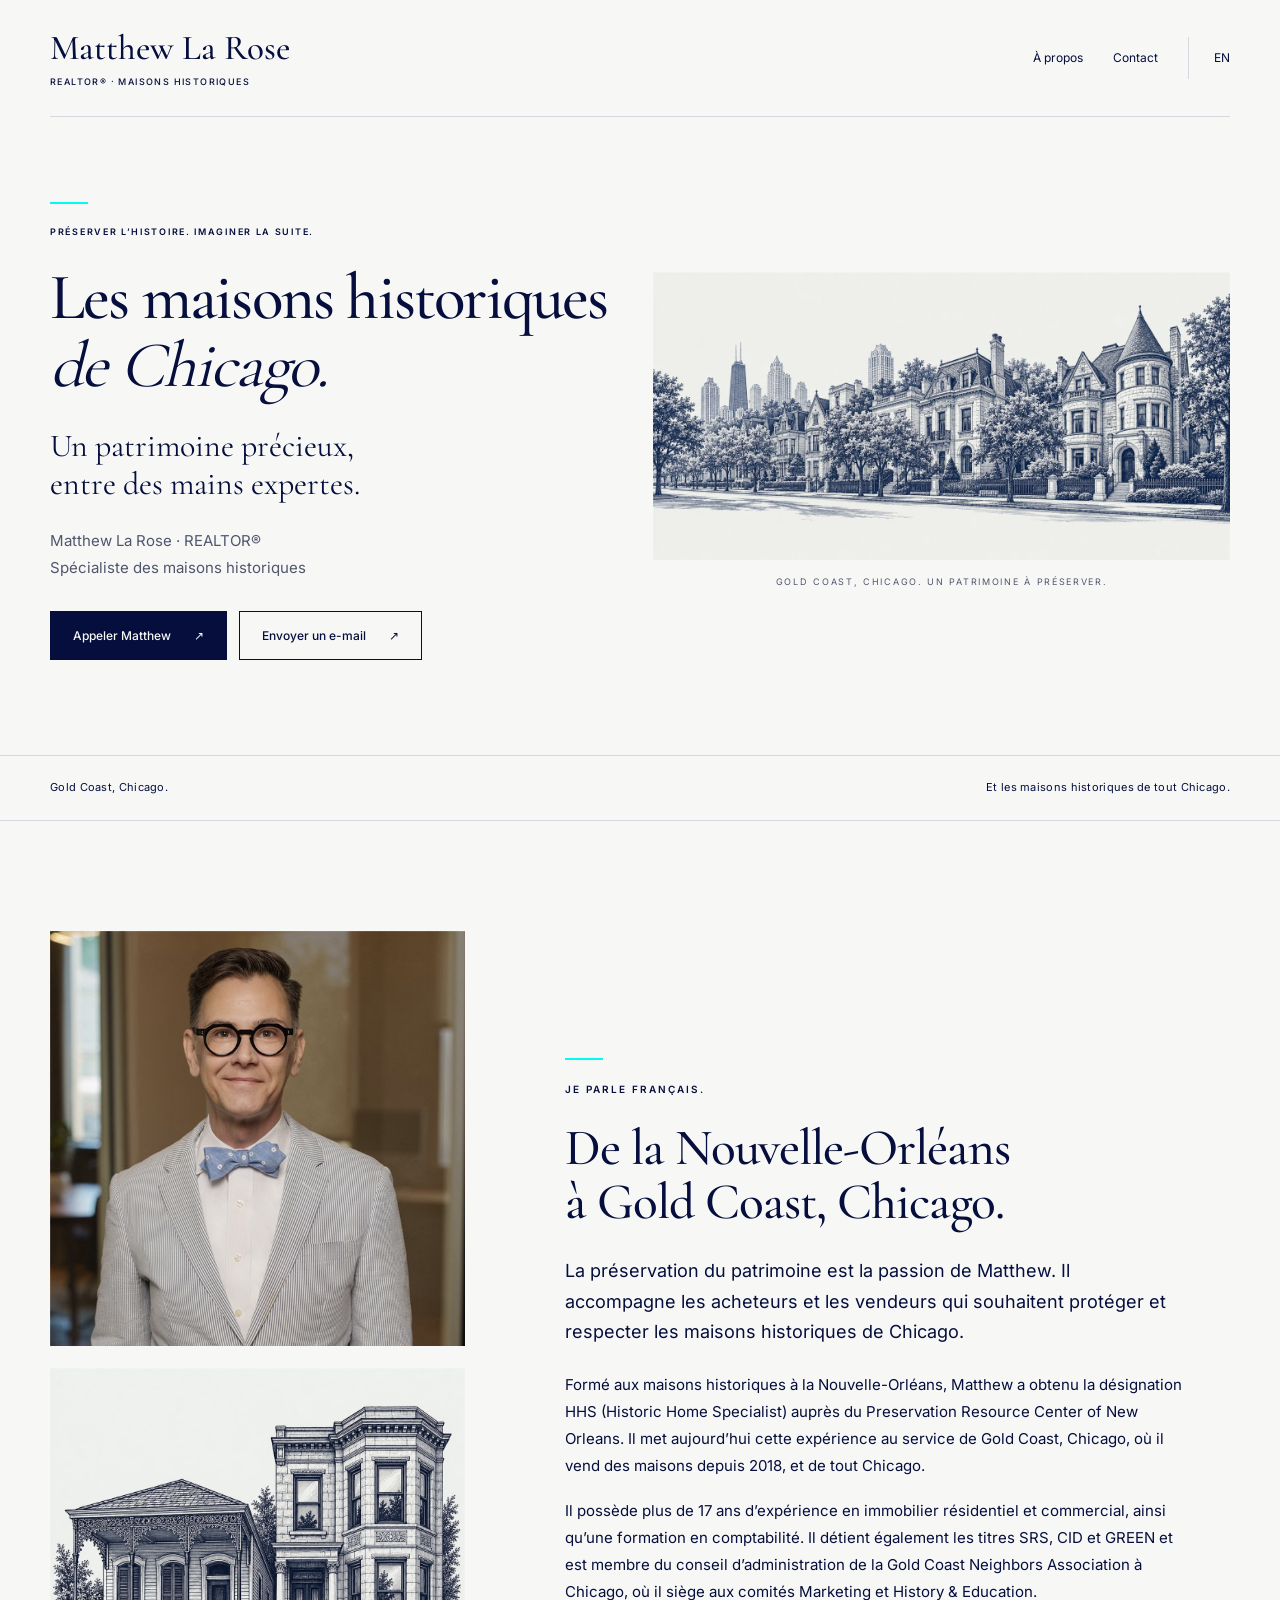
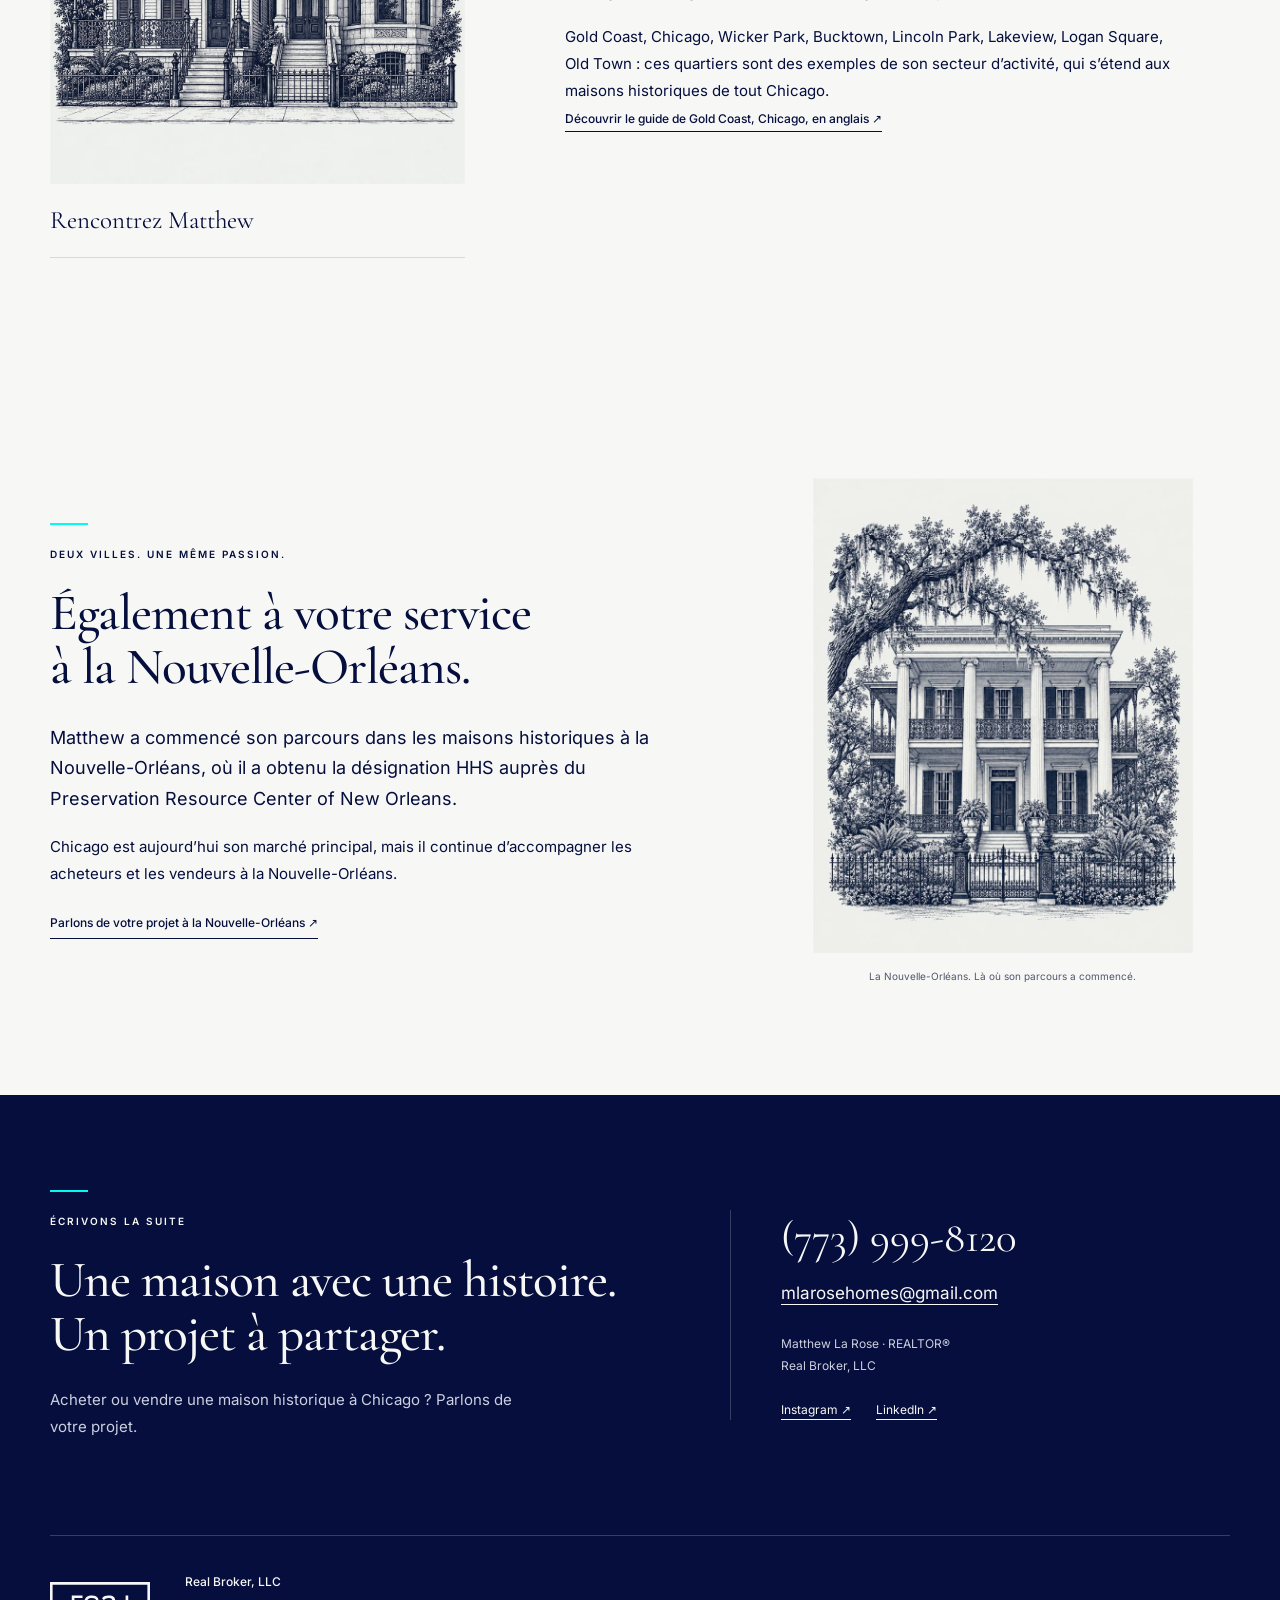
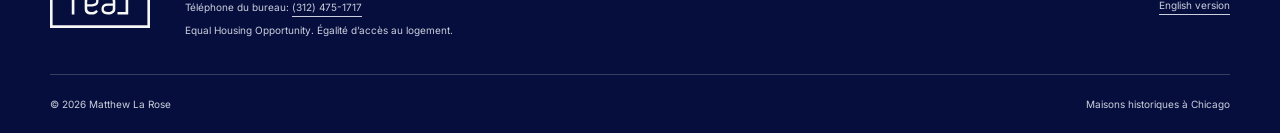
==== fr/index.html @ 9032c232 "Matthew La Rose: Gold Coast historic homes site and marketing kit (preview, noindex)" ====
<!doctype html><html lang="fr"><head><meta charset="utf-8"><!-- PREVIEW: remove at go-live after Matthew approves --><meta name="robots" content="noindex"><meta name="viewport" content="width=device-width, initial-scale=1"><title>Matthew La Rose | Maisons historiques à Chicago</title><meta name="description" content="Matthew La Rose, REALTOR® chez Real Broker, LLC, accompagne vos projets de maisons historiques à Chicago. Je parle français. Contactez-moi."><meta name="theme-color" content="#050E3D"><link rel="canonical" href="https://perksy91.github.io/matthew-la-rose/fr/"><link rel="alternate" hreflang="en" href="https://perksy91.github.io/matthew-la-rose/"><link rel="alternate" hreflang="fr" href="https://perksy91.github.io/matthew-la-rose/fr/"><link rel="alternate" hreflang="x-default" href="https://perksy91.github.io/matthew-la-rose/"><meta property="og:type" content="website"><meta property="og:site_name" content="Matthew La Rose"><meta property="og:title" content="Matthew La Rose | Maisons historiques à Chicago"><meta property="og:description" content="Matthew La Rose, REALTOR® chez Real Broker, LLC, accompagne vos projets de maisons historiques à Chicago. Je parle français. Contactez-moi."><meta property="og:url" content="https://perksy91.github.io/matthew-la-rose/fr/"><meta property="og:locale" content="fr_FR"><meta property="og:locale:alternate" content="en_US"><meta property="og:image" content="https://perksy91.github.io/matthew-la-rose/img/og.jpg"><meta property="og:image:width" content="1200"><meta property="og:image:height" content="630"><meta property="og:image:alt" content="Matthew La Rose — Chicago historic homes, with a pen-and-ink illustration of two historic houses"><meta name="twitter:card" content="summary_large_image"><meta name="twitter:title" content="Matthew La Rose | Maisons historiques à Chicago"><meta name="twitter:description" content="Matthew La Rose, REALTOR® chez Real Broker, LLC, accompagne vos projets de maisons historiques à Chicago. Je parle français. Contactez-moi."><meta name="twitter:image" content="https://perksy91.github.io/matthew-la-rose/img/og.jpg"><meta name="twitter:image:alt" content="Matthew La Rose — Chicago historic homes"><link rel="icon" type="image/svg+xml" href="../img/favicon.svg"><link rel="stylesheet" href="../styles.css"><link rel="preload" href="../img/cormorant-latin.woff2" as="font" type="font/woff2" crossorigin><script type="application/ld+json">{"@context":"https://schema.org","@type":"RealEstateAgent","@id":"https://perksy91.github.io/matthew-la-rose/#matthew","name":"Matthew La Rose","description":"REALTOR® · Historic Home Specialist serving Chicago (primary market) and New Orleans.","telephone":"+17739998120","email":"mlarosehomes@gmail.com","url":"https://perksy91.github.io/matthew-la-rose/","image":"https://perksy91.github.io/matthew-la-rose/img/matthew.jpg","areaServed":[{"@type":"Place","name":"Chicago"},{"@type":"Place","name":"Chicago's Gold Coast"},{"@type":"Place","name":"Wicker Park"},{"@type":"Place","name":"Bucktown"},{"@type":"Place","name":"Lincoln Park"},{"@type":"Place","name":"Lakeview"},{"@type":"Place","name":"Logan Square"},{"@type":"Place","name":"Old Town"},{"@type":"Place","name":"New Orleans"}],"knowsLanguage":["en","fr"],"memberOf":{"@type":"Organization","name":"Gold Coast Neighbors Association","location":{"@type":"Place","name":"Chicago"},"member":{"@type":"OrganizationRole","roleName":"Board member; Marketing committee; History & Education committee","member":{"@type":"Person","name":"Matthew La Rose"}}},"parentOrganization":{"@type":"Organization","name":"Real Broker, LLC","telephone":"+13124751717"},"sameAs":["https://onereal.com/profile/matthew-la-rose","https://instagram.com/mlarosehomes/","https://linkedin.com/in/matthew-w-la-rose-31241424"]}</script></head><body><a class="skip" href="#main">Aller au contenu</a><header class="site-header wrap"><a class="wordmark" href="../" aria-label="Matthew La Rose — accueil">Matthew La Rose<span>REALTOR® · Maisons historiques</span></a><nav aria-label="Navigation principale"><a href="#about">À propos</a><a href="#contact">Contact</a><a href="../" lang="en">EN</a></nav></header><main id="main"><section class="hero wrap"><div class="hero-copy"><p class="eyebrow">Préserver l’histoire. Imaginer la suite.</p><h1>Les maisons historiques<br><em>de Chicago.</em></h1><p class="tagline">Un patrimoine précieux,<br>entre des mains expertes.</p><p class="hero-description">Matthew La Rose · REALTOR®<br>Spécialiste des maisons historiques</p><div class="actions"><a class="button primary" href="tel:+17739998120">Appeler Matthew <span aria-hidden="true">↗</span></a><a class="button" href="mailto:mlarosehomes@gmail.com">Envoyer un e-mail <span aria-hidden="true">↗</span></a></div></div><figure class="hero-art"><img src="../img/goldcoast-wide.jpg" width="1400" height="700" fetchpriority="high" alt="Illustration de Gold Coast, Chicago, avec ses maisons historiques et la tour Hancock"><figcaption>Gold Coast, Chicago. Un patrimoine à préserver.</figcaption></figure></section><div class="area-band"><div class="wrap"><span>Gold Coast, Chicago.</span><span>Et les maisons historiques de tout Chicago.</span></div></div><section id="about" class="section wrap about-grid"><div class="portrait"><img src="../img/matthew.jpg" width="640" height="640" loading="lazy" alt="Portrait de Matthew La Rose"><img class="story-art" src="../img/historic-homes.jpg" width="1100" height="1100" loading="lazy" alt="Illustration reliant la Nouvelle-Orléans aux maisons historiques de Chicago"><span class="portrait-label">Rencontrez Matthew</span></div><div><p class="eyebrow">Je parle français.</p><h2>De la Nouvelle-Orléans<br>à Gold Coast, Chicago.</h2><p class="lead">La préservation du patrimoine est la passion de Matthew. Il accompagne les acheteurs et les vendeurs qui souhaitent protéger et respecter les maisons historiques de Chicago.</p><p>Formé aux maisons historiques à la Nouvelle-Orléans, Matthew a obtenu la désignation HHS (Historic Home Specialist) auprès du Preservation Resource Center of New Orleans. Il met aujourd’hui cette expérience au service de Gold Coast, Chicago, où il vend des maisons depuis 2018, et de tout Chicago.</p><p>Il possède plus de 17 ans d’expérience en immobilier résidentiel et commercial, ainsi qu’une formation en comptabilité. Il détient également les titres SRS, CID et GREEN et est membre du conseil d’administration de la Gold Coast Neighbors Association à Chicago, où il siège aux comités Marketing et History &amp; Education.</p><p>Gold Coast, Chicago, Wicker Park, Bucktown, Lincoln Park, Lakeview, Logan Square, Old Town : ces quartiers sont des exemples de son secteur d’activité, qui s’étend aux maisons historiques de tout Chicago.</p><a class="text-link" href="../#guide">Découvrir le guide de Gold Coast, Chicago, en anglais ↗</a></div></section><section id="new-orleans" class="section wrap nola-grid"><div><p class="eyebrow">Deux villes. Une même passion.</p><h2>Également à votre service<br>à la Nouvelle-Orléans.</h2><p class="lead">Matthew a commencé son parcours dans les maisons historiques à la Nouvelle-Orléans, où il a obtenu la désignation HHS auprès du Preservation Resource Center of New Orleans.</p><p>Chicago est aujourd’hui son marché principal, mais il continue d’accompagner les acheteurs et les vendeurs à la Nouvelle-Orléans.</p><a class="text-link" href="mailto:mlarosehomes@gmail.com?subject=New%20Orleans%20home">Parlons de votre projet à la Nouvelle-Orléans ↗</a></div><figure><img src="../img/nola-gardendistrict.jpg" width="800" height="1000" loading="lazy" alt="Illustration d’une maison historique du Garden District à la Nouvelle-Orléans"><figcaption>La Nouvelle-Orléans. Là où son parcours a commencé.</figcaption></figure></section><section id="contact" class="contact"><div class="wrap contact-grid"><div><p class="eyebrow">Écrivons la suite</p><h2>Une maison avec une histoire.<br>Un projet à partager.</h2><p>Acheter ou vendre une maison historique à Chicago ? Parlons de votre projet.</p></div><div class="contact-links"><a class="phone" href="tel:+17739998120">(773) 999-8120</a><a class="email" href="mailto:mlarosehomes@gmail.com">mlarosehomes@gmail.com</a><p>Matthew La Rose · REALTOR®<br>Real Broker, LLC</p><div class="social"><a href="https://instagram.com/mlarosehomes/">Instagram <span aria-hidden="true">↗</span></a><a href="https://linkedin.com/in/matthew-w-la-rose-31241424">LinkedIn <span aria-hidden="true">↗</span></a></div></div></div></section></main><footer class="footer"><div class="wrap footer-main"><img src="../img/logo-real.svg" width="130" height="60" loading="lazy" alt="Real"><div><strong>Real Broker, LLC</strong><p>Téléphone du bureau: <a href="tel:+13124751717">(312) 475-1717</a></p><p>Equal Housing Opportunity. Égalité d’accès au logement.</p></div><a class="language" href="../" lang="en">English version</a></div><div class="wrap footer-bottom"><span>© 2026 Matthew La Rose</span><span>Maisons historiques à Chicago</span></div></footer></body></html>
---- styles.css ----
@font-face{font-family:'Cormorant Garamond';font-style:normal;font-weight:400 600;font-display:swap;src:url('img/cormorant-latin.woff2') format('woff2')}
@font-face{font-family:Inter;font-style:normal;font-weight:400 600;font-display:swap;src:url('img/inter-latin.woff2') format('woff2')}
:root{--navy:#050E3D;--paper:#F7F8F6;--cyan:#00FBF0;--muted:#50566d;--line:#d6d9df;--serif:'Cormorant Garamond',Georgia,serif;--sans:Inter,Arial,sans-serif}
.hero>*,.about-grid>*,.expertise .section>*,.guide>*,.faq>*,.contact-grid>*,.neighborhood-grid>*{min-width:0}
*{box-sizing:border-box}html{scroll-behavior:smooth;scroll-padding-top:30px}body{margin:0;background:var(--paper);color:var(--navy);font:400 15px/1.8 var(--sans);-webkit-font-smoothing:antialiased}a{color:inherit;text-underline-offset:5px}a:hover{text-decoration-thickness:2px}img{display:block;max-width:100%;height:auto}h1,h2,h3,p,figure{margin:0}h1,h2,h3{font-family:var(--serif);font-weight:500;line-height:1.05}h1{font-size:clamp(48px,5.1vw,76px);letter-spacing:-1.8px}h1 em{font-weight:400}h2{font-size:clamp(40px,4vw,58px);letter-spacing:-1px}h3{font-size:30px}p+p{margin-top:18px}.wrap{width:min(1240px,calc(100% - 100px));margin-inline:auto}.section{padding-block:110px}.eyebrow{text-transform:uppercase;letter-spacing:2px;font-size:10px;line-height:1.8;font-weight:600;margin-bottom:24px}.eyebrow:before{content:'';display:block;width:38px;height:2px;background:var(--cyan);margin-bottom:20px}.lead{font-size:18px;line-height:1.7}.skip{position:absolute;left:20px;top:-100px;padding:10px 20px;background:var(--navy);color:white;z-index:10}.skip:focus{top:15px}:focus-visible{outline:3px solid #00867f;outline-offset:5px}.sr-only{position:absolute;width:1px;height:1px;padding:0;margin:-1px;overflow:hidden;clip:rect(0,0,0,0);white-space:nowrap;border:0}
.site-header{display:flex;justify-content:space-between;align-items:center;padding-block:28px;border-bottom:1px solid var(--line);gap:30px}.wordmark{font-family:var(--serif);font-size:35px;font-weight:500;line-height:1.15;text-decoration:none;white-space:nowrap}.wordmark span{display:block;font-family:var(--sans);font-size:9px;letter-spacing:1.4px;text-transform:uppercase;margin-top:9px}.site-header nav{display:flex;gap:30px;align-items:center}.site-header nav a{font-size:12px;text-decoration:none;padding-block:10px}.site-header nav a:last-child{border-left:1px solid var(--line);padding-left:25px}.hero{display:grid;grid-template-columns:1.02fr 1fr;align-items:center;gap:15px;padding-block:70px 80px}.hero-copy{padding-block:15px}.hero .eyebrow{font-size:9px;letter-spacing:1.7px}.tagline{font-family:var(--serif);font-size:32px;line-height:1.2;margin-top:26px}.hero-description{color:var(--muted);margin-top:23px}.actions{display:flex;flex-wrap:wrap;gap:12px;margin-top:30px}.button{display:inline-flex;align-items:center;justify-content:space-between;gap:23px;text-decoration:none;border:1px solid var(--navy);padding:13px 22px;font-size:12px;font-weight:500;min-height:48px}.button.primary{background:var(--navy);color:var(--paper)}.button:hover{background:#e6e9ec}.button.primary:hover{background:#172354}.exclusive{font-size:11px;margin-top:24px;line-height:1.6}.hero-art img{mix-blend-mode:multiply}.hero-art figcaption{text-align:center;font-size:9px;letter-spacing:1.7px;text-transform:uppercase;color:var(--muted);margin-top:-14px}.area-band{border-block:1px solid var(--line)}.area-band .wrap{display:flex;justify-content:space-between;gap:20px;padding-block:22px;font-size:11px;letter-spacing:.3px}.area-band a{color:var(--muted);text-decoration:none}.about-grid{display:grid;grid-template-columns:.75fr 1.2fr;gap:100px;align-items:center}.portrait{position:relative;align-self:start}.portrait img{width:100%;filter:saturate(.7)}.portrait-label{display:block;font-family:var(--serif);font-size:25px;border-bottom:1px solid var(--line);padding-block:14px}.about-grid h2{margin-bottom:27px}.about-grid p:not(.eyebrow){max-width:620px}.about-grid .lead+p{margin-top:23px}.credentials{list-style:none;display:flex;gap:9px;flex-wrap:wrap;margin:25px 0;padding:0}.credentials li{font-size:10px;border:1px solid var(--line);padding:5px 10px}.text-link{font-size:12px;font-weight:500;text-decoration:none;border-bottom:1px solid var(--navy);padding-bottom:5px}.expertise{background:var(--navy);color:var(--paper)}.expertise .section{display:grid;grid-template-columns:1fr 1.15fr;gap:100px}.section-intro p:last-child{margin-top:30px;color:#ccd0de;max-width:380px}.service-list{margin:0;padding:0;list-style:none}.service-list li{display:flex;gap:25px;padding:25px 0;border-bottom:1px solid #354060}.service-list li:first-child{padding-top:0}.service-list h3{font-size:29px}.service-list p{font-size:13px;line-height:1.8;color:#ccd0de;margin-top:10px}.number{font-family:var(--serif);font-size:23px;color:#747c94;line-height:1.3}.expertise .number{color:#aab2ce}.guide{display:grid;grid-template-columns:1fr 1.15fr;gap:100px}.guide-heading .lead{max-width:375px;margin-top:28px}.guide-body h3{margin-bottom:16px}.guide-body p+h3{margin-top:34px}.source{font-size:10px;color:var(--muted);white-space:normal}.guide-note{border-left:2px solid var(--cyan);padding:2px 0 2px 25px;margin-top:40px}.guide-note h3{font-size:27px}.guide-note p{margin-bottom:20px}.neighborhoods{background:#eef0ee}.section-subtitle{max-width:660px;margin-top:25px;color:var(--muted)}.neighborhood-grid{display:grid;grid-template-columns:repeat(3,1fr);gap:0 50px;margin-top:45px}.neighborhood-grid article{border-top:1px solid #c9ced2;padding-block:25px 32px}.neighborhood-grid .number{font-size:18px}.neighborhood-grid h3{margin-top:15px}.neighborhood-grid p{font-size:13px;line-height:1.8;margin-top:15px;min-height:72px}.neighborhood-grid .source{display:inline-block;margin-top:12px}.neighborhood-cta{font-family:var(--serif);font-size:28px;line-height:1.4;margin-top:24px}.neighborhood-cta a{white-space:nowrap}.faq{display:grid;grid-template-columns:.85fr 1.3fr;gap:80px}.faq>div>p:last-child{margin-top:25px;max-width:350px;color:var(--muted)}.faq-list{border-top:1px solid var(--line)}details{border-bottom:1px solid var(--line)}summary{position:relative;cursor:pointer;padding:23px 35px 23px 0;list-style:none;font-family:var(--serif);font-size:25px;line-height:1.2}summary::-webkit-details-marker{display:none}summary:after{content:'+';position:absolute;right:0;top:20px;font-family:var(--sans);font-weight:400;font-size:20px}details[open] summary:after{content:'−'}details p{padding-bottom:25px;color:var(--muted);font-size:13px}.contact{background:var(--navy);color:var(--paper);padding-block:95px}.contact-grid{display:grid;grid-template-columns:1.2fr 1fr;gap:80px;align-items:center}.contact h2{font-size:clamp(40px,4vw,57px)}.contact-grid>div>p:last-child{max-width:475px;color:#ccd0de;margin-top:25px}.contact-links{padding-left:50px;border-left:1px solid #354060}.contact-links .phone{font-family:var(--serif);font-size:43px;text-decoration:none;line-height:1.3}.email{display:block;font-size:17px;margin-top:12px;overflow-wrap:anywhere}.contact-links p{font-size:12px;color:#ccd0de;margin-top:25px}.social{display:flex;gap:25px;margin-top:22px;font-size:12px}.footer{background:var(--navy);color:#ccd0de;font-size:10px}.footer-main{display:flex;align-items:center;gap:35px;border-top:1px solid #354060;padding-block:35px}.footer-main strong{color:var(--paper);font-size:12px;font-weight:500}.footer-main p{margin:5px 0 0}.footer-main img{width:100px;height:auto}.language{margin-left:auto}.footer-bottom{border-top:1px solid #354060;display:flex;justify-content:space-between;padding-block:20px}.footer :focus-visible,.expertise :focus-visible,.contact :focus-visible{outline-color:var(--cyan)}
@media(min-width:1600px){.hero{padding-block:100px}.hero-art{max-width:600px}}@media(max-width:1050px){.wrap{width:calc(100% - 64px)}.about-grid,.expertise .section,.guide{gap:50px}.contact-grid{gap:30px}.contact-links{padding-left:30px}.contact-links .phone{font-size:36px}.faq{gap:40px}.neighborhood-grid{gap:0 25px}.hero h1{font-size:58px}.site-header nav{gap:20px}}@media(max-width:760px){.wrap{width:calc(100% - 40px)}.section{padding-block:65px}.site-header{padding-block:22px;gap:20px;align-items:flex-start;flex-direction:column}.wordmark{font-size:31px}.wordmark span{font-size:8px;letter-spacing:1.1px}.site-header nav{width:100%;justify-content:space-between;gap:10px}.site-header nav a{font-size:11px;padding-block:3px}.site-header nav a:last-child{padding-left:15px}.hero{grid-template-columns:1fr;gap:25px;padding-block:38px 35px}.hero h1{font-size:51px;letter-spacing:-1.5px}.hero .eyebrow{font-size:8px;letter-spacing:1.25px;margin-bottom:22px}.hero-copy{padding:0}.tagline{font-size:30px;margin-top:23px}.hero-description{font-size:13px;margin-top:18px}.actions{gap:10px;margin-top:25px}.button{padding:13px 17px;font-size:11px;gap:15px}.exclusive{font-size:10px;max-width:300px;margin-top:20px}.hero-art{max-width:500px;margin-inline:auto}.hero-art figcaption{font-size:8px;letter-spacing:1px;margin-top:-5px}.area-band .wrap{flex-wrap:wrap;justify-content:flex-start;gap:6px 10px;padding-block:20px;font-size:10px}.area-band a{display:block;flex-basis:100%;margin-top:5px}.about-grid,.expertise .section,.guide,.faq,.contact-grid{grid-template-columns:1fr;gap:40px}.portrait{max-width:350px}.about-grid h2{font-size:43px}.about-grid .lead{font-size:17px}.about-grid p{font-size:14px}.eyebrow{font-size:9px;margin-bottom:20px}.expertise h2,.guide h2{font-size:44px}.section-intro p:last-child{max-width:none;margin-top:23px;font-size:14px}.service-list li{gap:20px;padding-block:22px}.service-list h3{font-size:28px}.guide-heading .lead{font-size:17px;max-width:none}.guide-body p{font-size:14px}.guide-note{padding-left:20px}.neighborhood-grid{grid-template-columns:1fr 1fr;gap:0 20px;margin-top:30px}.neighborhood-grid h3{font-size:27px}.neighborhood-grid p{font-size:12px;min-height:0}.neighborhood-grid .source{font-size:9px}.neighborhood-cta{font-size:26px}.faq{gap:30px}.faq>div>p:last-child{margin-top:20px}.faq h2{font-size:42px}summary{font-size:24px;padding-block:22px}.contact{padding-block:65px}.contact-links{padding:30px 0 0;border-left:0;border-top:1px solid #354060}.contact-links .phone{font-size:40px}.email{font-size:16px}.footer-main{flex-wrap:wrap;gap:25px}.footer-main img{width:85px}.language{flex-basis:100%;margin:0}.footer-bottom{font-size:9px;gap:25px}.footer-bottom span:last-child{text-align:right}}@media(max-width:360px){.hero h1{font-size:44px}.neighborhood-grid{grid-template-columns:1fr}.wordmark span{font-size:7px}.button{padding-inline:12px}}@media(prefers-reduced-motion:reduce){html{scroll-behavior:auto}}

/* Round 1: prominent credential, Chicago streetscape and second market. */
.exclusive{display:inline-block;font-size:14px;font-weight:600;line-height:1.6;border-left:3px solid var(--cyan);padding:10px 14px;background:#eef0ee;margin-top:24px}.hero-art figcaption{margin-top:14px}.story-art{margin-top:22px;mix-blend-mode:multiply}.nola-grid{display:grid;grid-template-columns:1.1fr .8fr;gap:100px;align-items:center}.nola-grid h2{margin-bottom:28px}.nola-grid .text-link{display:inline-block;margin-top:25px}.nola-grid figure{max-width:380px;justify-self:center}.nola-grid img{mix-blend-mode:multiply}.nola-grid figcaption{font-size:10px;text-align:center;color:var(--muted);margin-top:14px}.nola-grid>div{min-width:0}@media(max-width:1050px){.nola-grid{gap:50px}}@media(max-width:760px){.exclusive{font-size:13px;max-width:none;margin-top:22px}.hero-art figcaption{margin-top:12px}.nola-grid{grid-template-columns:1fr;gap:35px}.nola-grid h2{font-size:43px}.nola-grid .lead{font-size:17px}.nola-grid figure{max-width:300px}.story-art{max-width:300px;margin-inline:auto}}
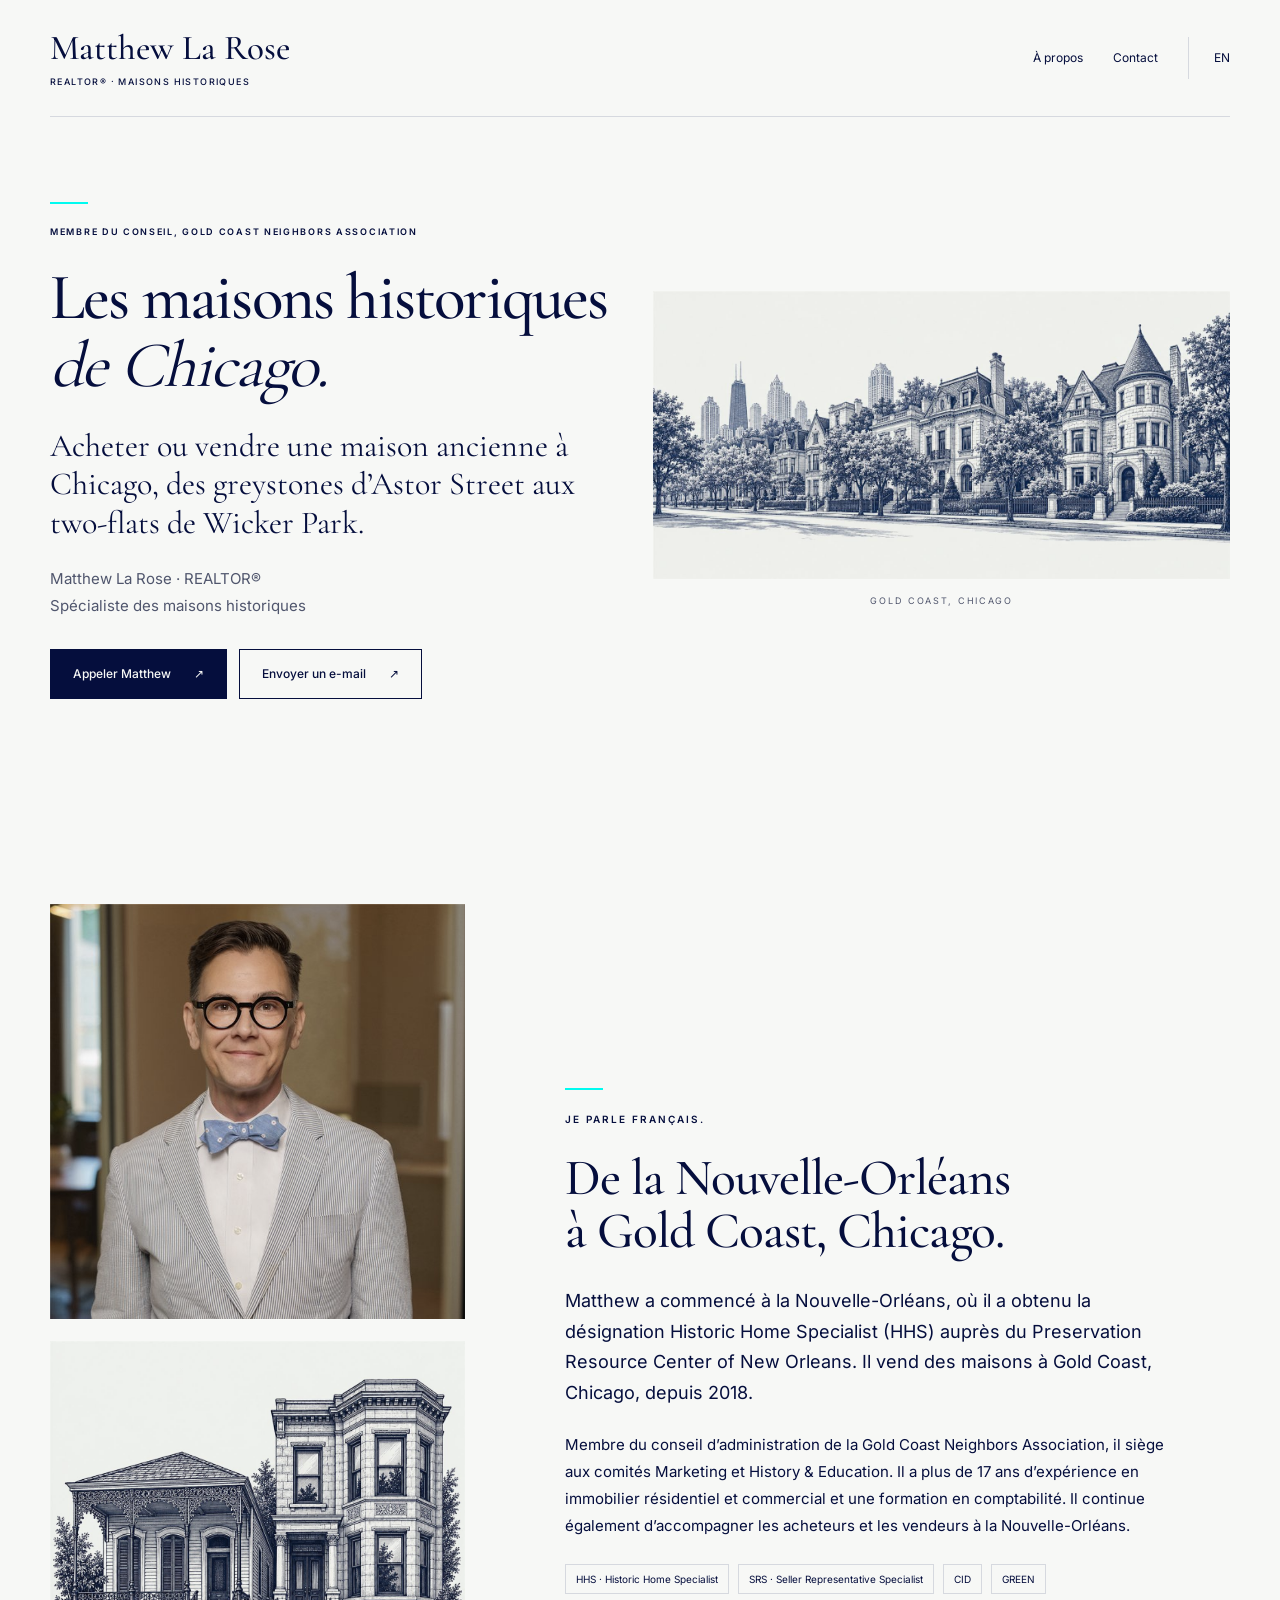
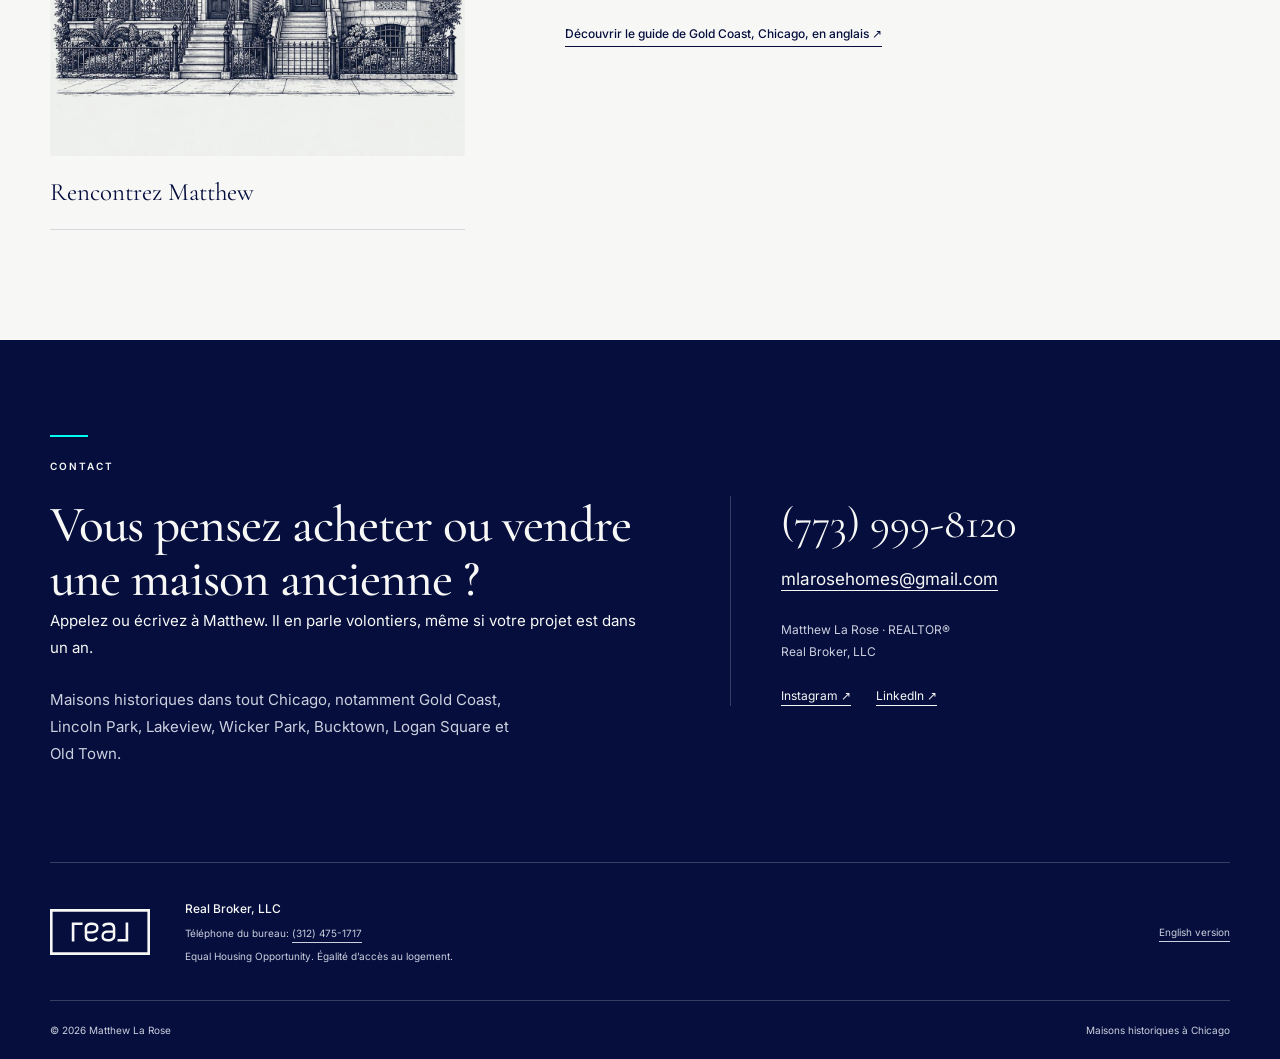
==== commit 08cce9eb: "Shorter landing page, plainer copy, kit reframed as a landing page for his site" ====
--- a/fr/index.html
+++ b/fr/index.html
@@ -1 +1 @@
-<!doctype html><html lang="fr"><head><meta charset="utf-8"><!-- PREVIEW: remove at go-live after Matthew approves --><meta name="robots" content="noindex"><meta name="viewport" content="width=device-width, initial-scale=1"><title>Matthew La Rose | Maisons historiques à Chicago</title><meta name="description" content="Matthew La Rose, REALTOR® chez Real Broker, LLC, accompagne vos projets de maisons historiques à Chicago. Je parle français. Contactez-moi."><meta name="theme-color" content="#050E3D"><link rel="canonical" href="https://perksy91.github.io/matthew-la-rose/fr/"><link rel="alternate" hreflang="en" href="https://perksy91.github.io/matthew-la-rose/"><link rel="alternate" hreflang="fr" href="https://perksy91.github.io/matthew-la-rose/fr/"><link rel="alternate" hreflang="x-default" href="https://perksy91.github.io/matthew-la-rose/"><meta property="og:type" content="website"><meta property="og:site_name" content="Matthew La Rose"><meta property="og:title" content="Matthew La Rose | Maisons historiques à Chicago"><meta property="og:description" content="Matthew La Rose, REALTOR® chez Real Broker, LLC, accompagne vos projets de maisons historiques à Chicago. Je parle français. Contactez-moi."><meta property="og:url" content="https://perksy91.github.io/matthew-la-rose/fr/"><meta property="og:locale" content="fr_FR"><meta property="og:locale:alternate" content="en_US"><meta property="og:image" content="https://perksy91.github.io/matthew-la-rose/img/og.jpg"><meta property="og:image:width" content="1200"><meta property="og:image:height" content="630"><meta property="og:image:alt" content="Matthew La Rose — Chicago historic homes, with a pen-and-ink illustration of two historic houses"><meta name="twitter:card" content="summary_large_image"><meta name="twitter:title" content="Matthew La Rose | Maisons historiques à Chicago"><meta name="twitter:description" content="Matthew La Rose, REALTOR® chez Real Broker, LLC, accompagne vos projets de maisons historiques à Chicago. Je parle français. Contactez-moi."><meta name="twitter:image" content="https://perksy91.github.io/matthew-la-rose/img/og.jpg"><meta name="twitter:image:alt" content="Matthew La Rose — Chicago historic homes"><link rel="icon" type="image/svg+xml" href="../img/favicon.svg"><link rel="stylesheet" href="../styles.css"><link rel="preload" href="../img/cormorant-latin.woff2" as="font" type="font/woff2" crossorigin><script type="application/ld+json">{"@context":"https://schema.org","@type":"RealEstateAgent","@id":"https://perksy91.github.io/matthew-la-rose/#matthew","name":"Matthew La Rose","description":"REALTOR® · Historic Home Specialist serving Chicago (primary market) and New Orleans.","telephone":"+17739998120","email":"mlarosehomes@gmail.com","url":"https://perksy91.github.io/matthew-la-rose/","image":"https://perksy91.github.io/matthew-la-rose/img/matthew.jpg","areaServed":[{"@type":"Place","name":"Chicago"},{"@type":"Place","name":"Chicago's Gold Coast"},{"@type":"Place","name":"Wicker Park"},{"@type":"Place","name":"Bucktown"},{"@type":"Place","name":"Lincoln Park"},{"@type":"Place","name":"Lakeview"},{"@type":"Place","name":"Logan Square"},{"@type":"Place","name":"Old Town"},{"@type":"Place","name":"New Orleans"}],"knowsLanguage":["en","fr"],"memberOf":{"@type":"Organization","name":"Gold Coast Neighbors Association","location":{"@type":"Place","name":"Chicago"},"member":{"@type":"OrganizationRole","roleName":"Board member; Marketing committee; History & Education committee","member":{"@type":"Person","name":"Matthew La Rose"}}},"parentOrganization":{"@type":"Organization","name":"Real Broker, LLC","telephone":"+13124751717"},"sameAs":["https://onereal.com/profile/matthew-la-rose","https://instagram.com/mlarosehomes/","https://linkedin.com/in/matthew-w-la-rose-31241424"]}</script></head><body><a class="skip" href="#main">Aller au contenu</a><header class="site-header wrap"><a class="wordmark" href="../" aria-label="Matthew La Rose — accueil">Matthew La Rose<span>REALTOR® · Maisons historiques</span></a><nav aria-label="Navigation principale"><a href="#about">À propos</a><a href="#contact">Contact</a><a href="../" lang="en">EN</a></nav></header><main id="main"><section class="hero wrap"><div class="hero-copy"><p class="eyebrow">Préserver l’histoire. Imaginer la suite.</p><h1>Les maisons historiques<br><em>de Chicago.</em></h1><p class="tagline">Un patrimoine précieux,<br>entre des mains expertes.</p><p class="hero-description">Matthew La Rose · REALTOR®<br>Spécialiste des maisons historiques</p><div class="actions"><a class="button primary" href="tel:+17739998120">Appeler Matthew <span aria-hidden="true">↗</span></a><a class="button" href="mailto:mlarosehomes@gmail.com">Envoyer un e-mail <span aria-hidden="true">↗</span></a></div></div><figure class="hero-art"><img src="../img/goldcoast-wide.jpg" width="1400" height="700" fetchpriority="high" alt="Illustration de Gold Coast, Chicago, avec ses maisons historiques et la tour Hancock"><figcaption>Gold Coast, Chicago. Un patrimoine à préserver.</figcaption></figure></section><div class="area-band"><div class="wrap"><span>Gold Coast, Chicago.</span><span>Et les maisons historiques de tout Chicago.</span></div></div><section id="about" class="section wrap about-grid"><div class="portrait"><img src="../img/matthew.jpg" width="640" height="640" loading="lazy" alt="Portrait de Matthew La Rose"><img class="story-art" src="../img/historic-homes.jpg" width="1100" height="1100" loading="lazy" alt="Illustration reliant la Nouvelle-Orléans aux maisons historiques de Chicago"><span class="portrait-label">Rencontrez Matthew</span></div><div><p class="eyebrow">Je parle français.</p><h2>De la Nouvelle-Orléans<br>à Gold Coast, Chicago.</h2><p class="lead">La préservation du patrimoine est la passion de Matthew. Il accompagne les acheteurs et les vendeurs qui souhaitent protéger et respecter les maisons historiques de Chicago.</p><p>Formé aux maisons historiques à la Nouvelle-Orléans, Matthew a obtenu la désignation HHS (Historic Home Specialist) auprès du Preservation Resource Center of New Orleans. Il met aujourd’hui cette expérience au service de Gold Coast, Chicago, où il vend des maisons depuis 2018, et de tout Chicago.</p><p>Il possède plus de 17 ans d’expérience en immobilier résidentiel et commercial, ainsi qu’une formation en comptabilité. Il détient également les titres SRS, CID et GREEN et est membre du conseil d’administration de la Gold Coast Neighbors Association à Chicago, où il siège aux comités Marketing et History &amp; Education.</p><p>Gold Coast, Chicago, Wicker Park, Bucktown, Lincoln Park, Lakeview, Logan Square, Old Town : ces quartiers sont des exemples de son secteur d’activité, qui s’étend aux maisons historiques de tout Chicago.</p><a class="text-link" href="../#guide">Découvrir le guide de Gold Coast, Chicago, en anglais ↗</a></div></section><section id="new-orleans" class="section wrap nola-grid"><div><p class="eyebrow">Deux villes. Une même passion.</p><h2>Également à votre service<br>à la Nouvelle-Orléans.</h2><p class="lead">Matthew a commencé son parcours dans les maisons historiques à la Nouvelle-Orléans, où il a obtenu la désignation HHS auprès du Preservation Resource Center of New Orleans.</p><p>Chicago est aujourd’hui son marché principal, mais il continue d’accompagner les acheteurs et les vendeurs à la Nouvelle-Orléans.</p><a class="text-link" href="mailto:mlarosehomes@gmail.com?subject=New%20Orleans%20home">Parlons de votre projet à la Nouvelle-Orléans ↗</a></div><figure><img src="../img/nola-gardendistrict.jpg" width="800" height="1000" loading="lazy" alt="Illustration d’une maison historique du Garden District à la Nouvelle-Orléans"><figcaption>La Nouvelle-Orléans. Là où son parcours a commencé.</figcaption></figure></section><section id="contact" class="contact"><div class="wrap contact-grid"><div><p class="eyebrow">Écrivons la suite</p><h2>Une maison avec une histoire.<br>Un projet à partager.</h2><p>Acheter ou vendre une maison historique à Chicago ? Parlons de votre projet.</p></div><div class="contact-links"><a class="phone" href="tel:+17739998120">(773) 999-8120</a><a class="email" href="mailto:mlarosehomes@gmail.com">mlarosehomes@gmail.com</a><p>Matthew La Rose · REALTOR®<br>Real Broker, LLC</p><div class="social"><a href="https://instagram.com/mlarosehomes/">Instagram <span aria-hidden="true">↗</span></a><a href="https://linkedin.com/in/matthew-w-la-rose-31241424">LinkedIn <span aria-hidden="true">↗</span></a></div></div></div></section></main><footer class="footer"><div class="wrap footer-main"><img src="../img/logo-real.svg" width="130" height="60" loading="lazy" alt="Real"><div><strong>Real Broker, LLC</strong><p>Téléphone du bureau: <a href="tel:+13124751717">(312) 475-1717</a></p><p>Equal Housing Opportunity. Égalité d’accès au logement.</p></div><a class="language" href="../" lang="en">English version</a></div><div class="wrap footer-bottom"><span>© 2026 Matthew La Rose</span><span>Maisons historiques à Chicago</span></div></footer></body></html>+<!doctype html><html lang="fr"><head><meta charset="utf-8"><!-- PREVIEW: remove at go-live after Matthew approves --><meta name="robots" content="noindex"><meta name="viewport" content="width=device-width, initial-scale=1"><title>Matthew La Rose | Maisons historiques à Chicago</title><meta name="description" content="Matthew La Rose, REALTOR® chez Real Broker, LLC, accompagne vos projets de maisons historiques à Chicago. Je parle français. Contactez-moi."><meta name="theme-color" content="#050E3D"><link rel="canonical" href="https://perksy91.github.io/matthew-la-rose/fr/"><link rel="alternate" hreflang="en" href="https://perksy91.github.io/matthew-la-rose/"><link rel="alternate" hreflang="fr" href="https://perksy91.github.io/matthew-la-rose/fr/"><link rel="alternate" hreflang="x-default" href="https://perksy91.github.io/matthew-la-rose/"><meta property="og:type" content="website"><meta property="og:site_name" content="Matthew La Rose"><meta property="og:title" content="Matthew La Rose | Maisons historiques à Chicago"><meta property="og:description" content="Matthew La Rose, REALTOR® chez Real Broker, LLC, accompagne vos projets de maisons historiques à Chicago. Je parle français. Contactez-moi."><meta property="og:url" content="https://perksy91.github.io/matthew-la-rose/fr/"><meta property="og:locale" content="fr_FR"><meta property="og:locale:alternate" content="en_US"><meta property="og:image" content="https://perksy91.github.io/matthew-la-rose/img/og.jpg"><meta property="og:image:width" content="1200"><meta property="og:image:height" content="630"><meta property="og:image:alt" content="Matthew La Rose, Chicago historic homes, with a pen-and-ink illustration of two historic houses"><meta name="twitter:card" content="summary_large_image"><meta name="twitter:title" content="Matthew La Rose | Maisons historiques à Chicago"><meta name="twitter:description" content="Matthew La Rose, REALTOR® chez Real Broker, LLC, accompagne vos projets de maisons historiques à Chicago. Je parle français. Contactez-moi."><meta name="twitter:image" content="https://perksy91.github.io/matthew-la-rose/img/og.jpg"><meta name="twitter:image:alt" content="Matthew La Rose, Chicago historic homes"><link rel="icon" type="image/svg+xml" href="../img/favicon.svg"><link rel="stylesheet" href="../styles.css"><link rel="preload" href="../img/cormorant-latin.woff2" as="font" type="font/woff2" crossorigin><script type="application/ld+json">{"@context":"https://schema.org","@type":"RealEstateAgent","@id":"https://perksy91.github.io/matthew-la-rose/#matthew","name":"Matthew La Rose","description":"REALTOR® · Historic Home Specialist serving Chicago (primary market) and New Orleans.","telephone":"+17739998120","email":"mlarosehomes@gmail.com","url":"https://perksy91.github.io/matthew-la-rose/","image":"https://perksy91.github.io/matthew-la-rose/img/matthew.jpg","areaServed":[{"@type":"Place","name":"Chicago"},{"@type":"Place","name":"Chicago's Gold Coast"},{"@type":"Place","name":"Wicker Park"},{"@type":"Place","name":"Bucktown"},{"@type":"Place","name":"Lincoln Park"},{"@type":"Place","name":"Lakeview"},{"@type":"Place","name":"Logan Square"},{"@type":"Place","name":"Old Town"},{"@type":"Place","name":"New Orleans"}],"knowsLanguage":["en","fr"],"memberOf":{"@type":"Organization","name":"Gold Coast Neighbors Association","location":{"@type":"Place","name":"Chicago"},"member":{"@type":"OrganizationRole","roleName":"Board member; Marketing committee; History & Education committee","member":{"@type":"Person","name":"Matthew La Rose"}}},"parentOrganization":{"@type":"Organization","name":"Real Broker, LLC","telephone":"+13124751717"},"sameAs":["https://onereal.com/profile/matthew-la-rose","https://instagram.com/mlarosehomes/","https://linkedin.com/in/matthew-w-la-rose-31241424"]}</script></head><body><a class="skip" href="#main">Aller au contenu</a><header class="site-header wrap"><a class="wordmark" href="../" aria-label="Matthew La Rose, accueil">Matthew La Rose<span>REALTOR® · Maisons historiques</span></a><nav aria-label="Navigation principale"><a href="#about">À propos</a><a href="#contact">Contact</a><a href="../" lang="en">EN</a></nav></header><main id="main"><section class="hero wrap"><div class="hero-copy"><p class="eyebrow">Membre du conseil, Gold Coast Neighbors Association</p><h1>Les maisons historiques<br><em>de Chicago.</em></h1><p class="tagline">Acheter ou vendre une maison ancienne à Chicago, des greystones d’Astor Street aux two-flats de Wicker Park.</p><p class="hero-description">Matthew La Rose · REALTOR®<br>Spécialiste des maisons historiques</p><div class="actions"><a class="button primary" href="tel:+17739998120">Appeler Matthew <span aria-hidden="true">↗</span></a><a class="button" href="mailto:mlarosehomes@gmail.com">Envoyer un e-mail <span aria-hidden="true">↗</span></a></div></div><figure class="hero-art"><img src="../img/goldcoast-wide.jpg" width="1400" height="700" fetchpriority="high" alt="Illustration de Gold Coast, Chicago, avec ses maisons historiques et la tour Hancock"><figcaption>Gold Coast, Chicago</figcaption></figure></section><section id="about" class="section wrap about-grid"><div class="portrait"><img src="../img/matthew.jpg" width="640" height="640" loading="lazy" alt="Portrait de Matthew La Rose"><img class="story-art" src="../img/historic-homes.jpg" width="1100" height="1100" loading="lazy" alt="Illustration reliant la Nouvelle-Orléans aux maisons historiques de Chicago"><span class="portrait-label">Rencontrez Matthew</span></div><div><p class="eyebrow">Je parle français.</p><h2>De la Nouvelle-Orléans<br>à Gold Coast, Chicago.</h2><p class="lead">Matthew a commencé à la Nouvelle-Orléans, où il a obtenu la désignation Historic Home Specialist (HHS) auprès du Preservation Resource Center of New Orleans. Il vend des maisons à Gold Coast, Chicago, depuis 2018.</p><p>Membre du conseil d’administration de la Gold Coast Neighbors Association, il siège aux comités Marketing et History &amp; Education. Il a plus de 17 ans d’expérience en immobilier résidentiel et commercial et une formation en comptabilité. Il continue également d’accompagner les acheteurs et les vendeurs à la Nouvelle-Orléans.</p><ul class="credentials"><li>HHS · Historic Home Specialist</li><li>SRS · Seller Representative Specialist</li><li>CID</li><li>GREEN</li></ul><a class="text-link" href="../#guide">Découvrir le guide de Gold Coast, Chicago, en anglais ↗</a></div></section><section id="contact" class="contact"><div class="wrap contact-grid"><div><p class="eyebrow">Contact</p><h2>Vous pensez acheter ou vendre une maison ancienne ?</h2><p>Appelez ou écrivez à Matthew. Il en parle volontiers, même si votre projet est dans un an.</p><p>Maisons historiques dans tout Chicago, notamment Gold Coast, Lincoln Park, Lakeview, Wicker Park, Bucktown, Logan Square et Old Town.</p></div><div class="contact-links"><a class="phone" href="tel:+17739998120">(773) 999-8120</a><a class="email" href="mailto:mlarosehomes@gmail.com">mlarosehomes@gmail.com</a><p>Matthew La Rose · REALTOR®<br>Real Broker, LLC</p><div class="social"><a href="https://instagram.com/mlarosehomes/">Instagram <span aria-hidden="true">↗</span></a><a href="https://linkedin.com/in/matthew-w-la-rose-31241424">LinkedIn <span aria-hidden="true">↗</span></a></div></div></div></section></main><footer class="footer"><div class="wrap footer-main"><img src="../img/logo-real.svg" width="130" height="60" loading="lazy" alt="Real"><div><strong>Real Broker, LLC</strong><p>Téléphone du bureau: <a href="tel:+13124751717">(312) 475-1717</a></p><p>Equal Housing Opportunity. Égalité d’accès au logement.</p></div><a class="language" href="../" lang="en">English version</a></div><div class="wrap footer-bottom"><span>© 2026 Matthew La Rose</span><span>Maisons historiques à Chicago</span></div></footer></body></html>
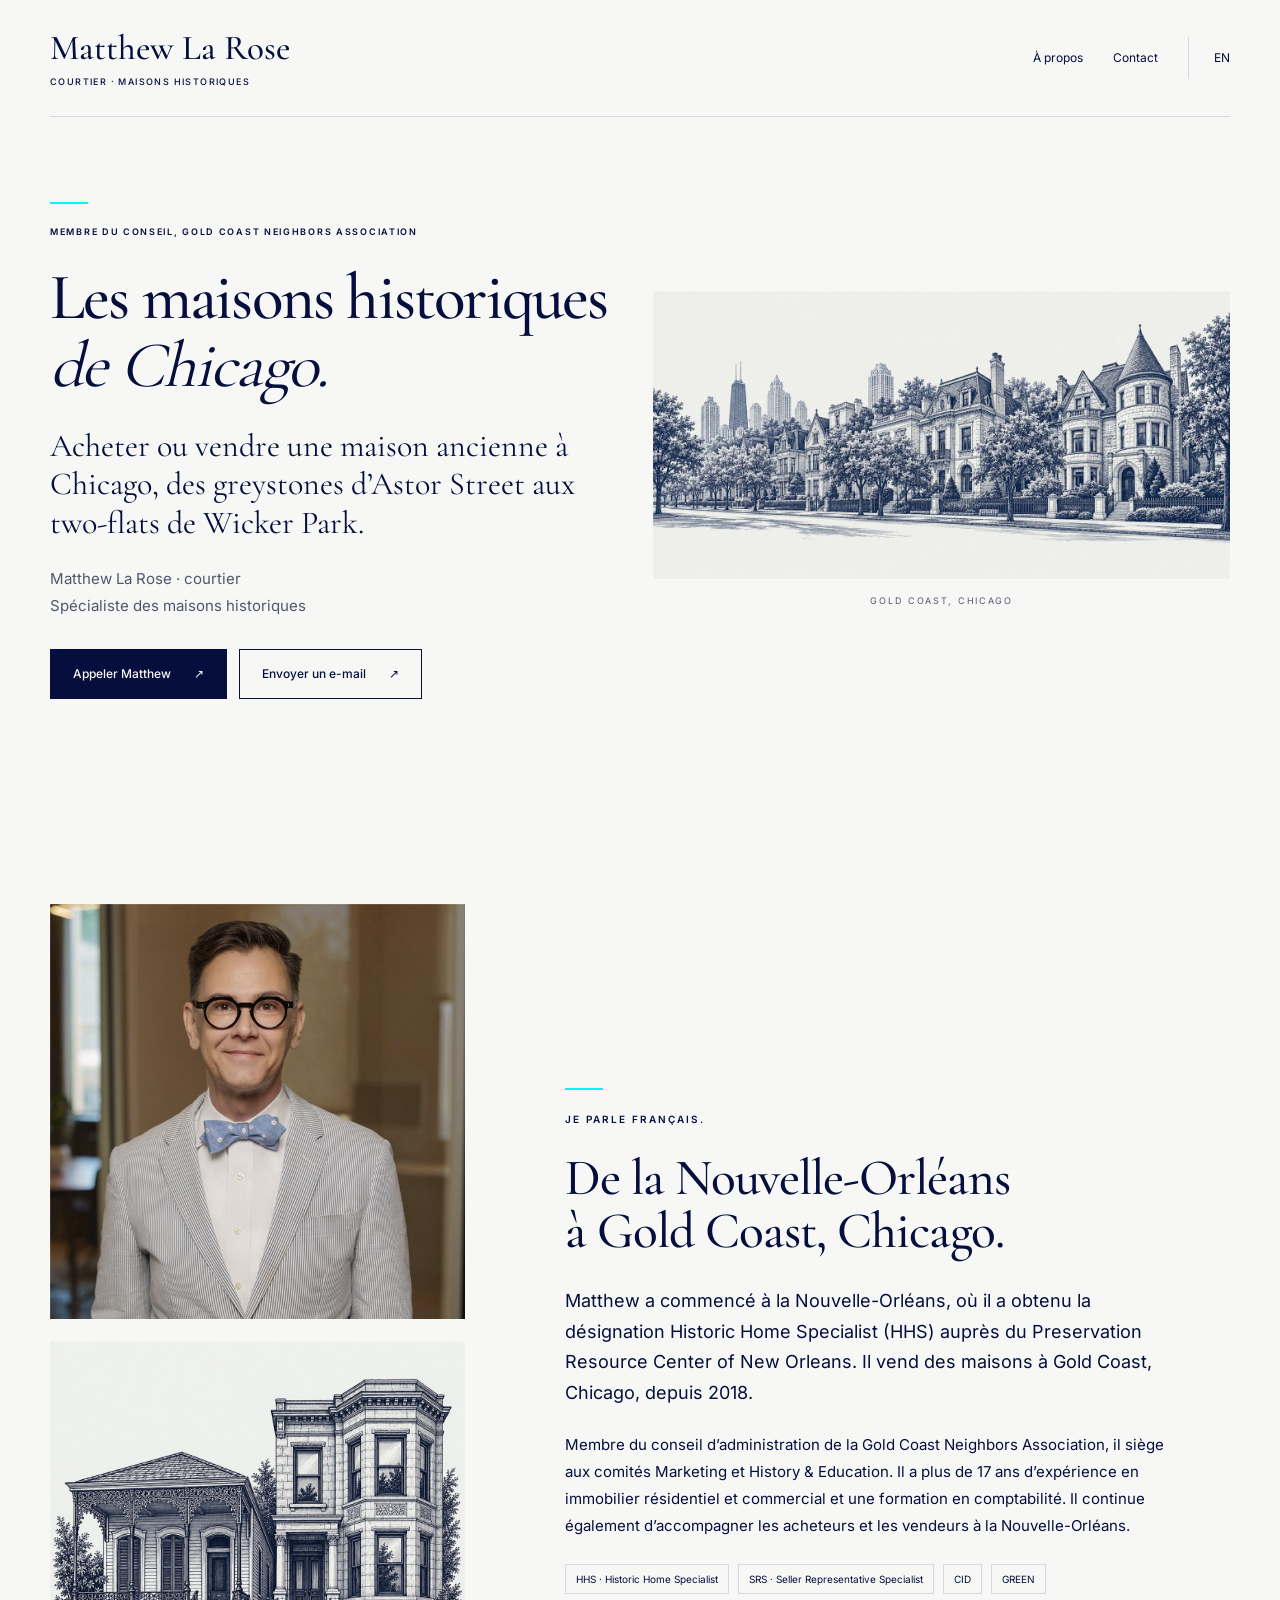
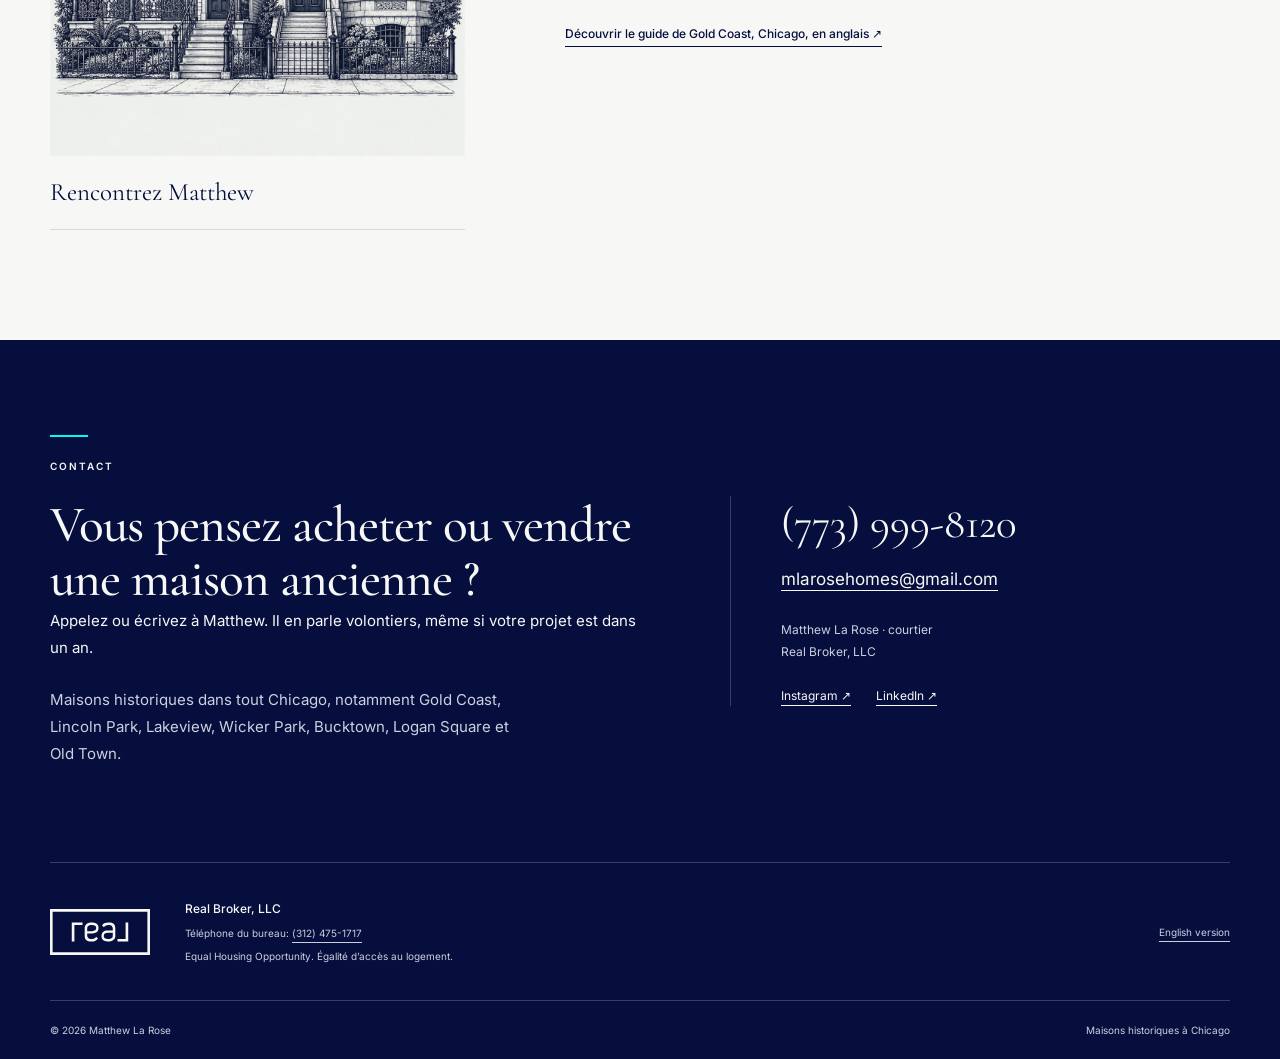
==== commit 704c034e: "Matthew's edits: 'Chicago's Historic Home Specialist (HHS) Broker', Broker in IL / REALTOR in LA, fu" ====
--- a/fr/index.html
+++ b/fr/index.html
@@ -1 +1 @@
-<!doctype html><html lang="fr"><head><meta charset="utf-8"><!-- PREVIEW: remove at go-live after Matthew approves --><meta name="robots" content="noindex"><meta name="viewport" content="width=device-width, initial-scale=1"><title>Matthew La Rose | Maisons historiques à Chicago</title><meta name="description" content="Matthew La Rose, REALTOR® chez Real Broker, LLC, accompagne vos projets de maisons historiques à Chicago. Je parle français. Contactez-moi."><meta name="theme-color" content="#050E3D"><link rel="canonical" href="https://perksy91.github.io/matthew-la-rose/fr/"><link rel="alternate" hreflang="en" href="https://perksy91.github.io/matthew-la-rose/"><link rel="alternate" hreflang="fr" href="https://perksy91.github.io/matthew-la-rose/fr/"><link rel="alternate" hreflang="x-default" href="https://perksy91.github.io/matthew-la-rose/"><meta property="og:type" content="website"><meta property="og:site_name" content="Matthew La Rose"><meta property="og:title" content="Matthew La Rose | Maisons historiques à Chicago"><meta property="og:description" content="Matthew La Rose, REALTOR® chez Real Broker, LLC, accompagne vos projets de maisons historiques à Chicago. Je parle français. Contactez-moi."><meta property="og:url" content="https://perksy91.github.io/matthew-la-rose/fr/"><meta property="og:locale" content="fr_FR"><meta property="og:locale:alternate" content="en_US"><meta property="og:image" content="https://perksy91.github.io/matthew-la-rose/img/og.jpg"><meta property="og:image:width" content="1200"><meta property="og:image:height" content="630"><meta property="og:image:alt" content="Matthew La Rose, Chicago historic homes, with a pen-and-ink illustration of two historic houses"><meta name="twitter:card" content="summary_large_image"><meta name="twitter:title" content="Matthew La Rose | Maisons historiques à Chicago"><meta name="twitter:description" content="Matthew La Rose, REALTOR® chez Real Broker, LLC, accompagne vos projets de maisons historiques à Chicago. Je parle français. Contactez-moi."><meta name="twitter:image" content="https://perksy91.github.io/matthew-la-rose/img/og.jpg"><meta name="twitter:image:alt" content="Matthew La Rose, Chicago historic homes"><link rel="icon" type="image/svg+xml" href="../img/favicon.svg"><link rel="stylesheet" href="../styles.css"><link rel="preload" href="../img/cormorant-latin.woff2" as="font" type="font/woff2" crossorigin><script type="application/ld+json">{"@context":"https://schema.org","@type":"RealEstateAgent","@id":"https://perksy91.github.io/matthew-la-rose/#matthew","name":"Matthew La Rose","description":"REALTOR® · Historic Home Specialist serving Chicago (primary market) and New Orleans.","telephone":"+17739998120","email":"mlarosehomes@gmail.com","url":"https://perksy91.github.io/matthew-la-rose/","image":"https://perksy91.github.io/matthew-la-rose/img/matthew.jpg","areaServed":[{"@type":"Place","name":"Chicago"},{"@type":"Place","name":"Chicago's Gold Coast"},{"@type":"Place","name":"Wicker Park"},{"@type":"Place","name":"Bucktown"},{"@type":"Place","name":"Lincoln Park"},{"@type":"Place","name":"Lakeview"},{"@type":"Place","name":"Logan Square"},{"@type":"Place","name":"Old Town"},{"@type":"Place","name":"New Orleans"}],"knowsLanguage":["en","fr"],"memberOf":{"@type":"Organization","name":"Gold Coast Neighbors Association","location":{"@type":"Place","name":"Chicago"},"member":{"@type":"OrganizationRole","roleName":"Board member; Marketing committee; History & Education committee","member":{"@type":"Person","name":"Matthew La Rose"}}},"parentOrganization":{"@type":"Organization","name":"Real Broker, LLC","telephone":"+13124751717"},"sameAs":["https://onereal.com/profile/matthew-la-rose","https://instagram.com/mlarosehomes/","https://linkedin.com/in/matthew-w-la-rose-31241424"]}</script></head><body><a class="skip" href="#main">Aller au contenu</a><header class="site-header wrap"><a class="wordmark" href="../" aria-label="Matthew La Rose, accueil">Matthew La Rose<span>REALTOR® · Maisons historiques</span></a><nav aria-label="Navigation principale"><a href="#about">À propos</a><a href="#contact">Contact</a><a href="../" lang="en">EN</a></nav></header><main id="main"><section class="hero wrap"><div class="hero-copy"><p class="eyebrow">Membre du conseil, Gold Coast Neighbors Association</p><h1>Les maisons historiques<br><em>de Chicago.</em></h1><p class="tagline">Acheter ou vendre une maison ancienne à Chicago, des greystones d’Astor Street aux two-flats de Wicker Park.</p><p class="hero-description">Matthew La Rose · REALTOR®<br>Spécialiste des maisons historiques</p><div class="actions"><a class="button primary" href="tel:+17739998120">Appeler Matthew <span aria-hidden="true">↗</span></a><a class="button" href="mailto:mlarosehomes@gmail.com">Envoyer un e-mail <span aria-hidden="true">↗</span></a></div></div><figure class="hero-art"><img src="../img/goldcoast-wide.jpg" width="1400" height="700" fetchpriority="high" alt="Illustration de Gold Coast, Chicago, avec ses maisons historiques et la tour Hancock"><figcaption>Gold Coast, Chicago</figcaption></figure></section><section id="about" class="section wrap about-grid"><div class="portrait"><img src="../img/matthew.jpg" width="640" height="640" loading="lazy" alt="Portrait de Matthew La Rose"><img class="story-art" src="../img/historic-homes.jpg" width="1100" height="1100" loading="lazy" alt="Illustration reliant la Nouvelle-Orléans aux maisons historiques de Chicago"><span class="portrait-label">Rencontrez Matthew</span></div><div><p class="eyebrow">Je parle français.</p><h2>De la Nouvelle-Orléans<br>à Gold Coast, Chicago.</h2><p class="lead">Matthew a commencé à la Nouvelle-Orléans, où il a obtenu la désignation Historic Home Specialist (HHS) auprès du Preservation Resource Center of New Orleans. Il vend des maisons à Gold Coast, Chicago, depuis 2018.</p><p>Membre du conseil d’administration de la Gold Coast Neighbors Association, il siège aux comités Marketing et History &amp; Education. Il a plus de 17 ans d’expérience en immobilier résidentiel et commercial et une formation en comptabilité. Il continue également d’accompagner les acheteurs et les vendeurs à la Nouvelle-Orléans.</p><ul class="credentials"><li>HHS · Historic Home Specialist</li><li>SRS · Seller Representative Specialist</li><li>CID</li><li>GREEN</li></ul><a class="text-link" href="../#guide">Découvrir le guide de Gold Coast, Chicago, en anglais ↗</a></div></section><section id="contact" class="contact"><div class="wrap contact-grid"><div><p class="eyebrow">Contact</p><h2>Vous pensez acheter ou vendre une maison ancienne ?</h2><p>Appelez ou écrivez à Matthew. Il en parle volontiers, même si votre projet est dans un an.</p><p>Maisons historiques dans tout Chicago, notamment Gold Coast, Lincoln Park, Lakeview, Wicker Park, Bucktown, Logan Square et Old Town.</p></div><div class="contact-links"><a class="phone" href="tel:+17739998120">(773) 999-8120</a><a class="email" href="mailto:mlarosehomes@gmail.com">mlarosehomes@gmail.com</a><p>Matthew La Rose · REALTOR®<br>Real Broker, LLC</p><div class="social"><a href="https://instagram.com/mlarosehomes/">Instagram <span aria-hidden="true">↗</span></a><a href="https://linkedin.com/in/matthew-w-la-rose-31241424">LinkedIn <span aria-hidden="true">↗</span></a></div></div></div></section></main><footer class="footer"><div class="wrap footer-main"><img src="../img/logo-real.svg" width="130" height="60" loading="lazy" alt="Real"><div><strong>Real Broker, LLC</strong><p>Téléphone du bureau: <a href="tel:+13124751717">(312) 475-1717</a></p><p>Equal Housing Opportunity. Égalité d’accès au logement.</p></div><a class="language" href="../" lang="en">English version</a></div><div class="wrap footer-bottom"><span>© 2026 Matthew La Rose</span><span>Maisons historiques à Chicago</span></div></footer></body></html>+<!doctype html><html lang="fr"><head><meta charset="utf-8"><!-- PREVIEW: remove at go-live after Matthew approves --><meta name="robots" content="noindex"><meta name="viewport" content="width=device-width, initial-scale=1"><title>Matthew La Rose | Maisons historiques à Chicago</title><meta name="description" content="Matthew La Rose, courtier chez Real Broker, LLC, accompagne vos projets de maisons historiques à Chicago. Je parle français. Contactez-moi."><meta name="theme-color" content="#050E3D"><link rel="canonical" href="https://perksy91.github.io/matthew-la-rose/fr/"><link rel="alternate" hreflang="en" href="https://perksy91.github.io/matthew-la-rose/"><link rel="alternate" hreflang="fr" href="https://perksy91.github.io/matthew-la-rose/fr/"><link rel="alternate" hreflang="x-default" href="https://perksy91.github.io/matthew-la-rose/"><meta property="og:type" content="website"><meta property="og:site_name" content="Matthew La Rose"><meta property="og:title" content="Matthew La Rose | Maisons historiques à Chicago"><meta property="og:description" content="Matthew La Rose, courtier chez Real Broker, LLC, accompagne vos projets de maisons historiques à Chicago. Je parle français. Contactez-moi."><meta property="og:url" content="https://perksy91.github.io/matthew-la-rose/fr/"><meta property="og:locale" content="fr_FR"><meta property="og:locale:alternate" content="en_US"><meta property="og:image" content="https://perksy91.github.io/matthew-la-rose/img/og.jpg"><meta property="og:image:width" content="1200"><meta property="og:image:height" content="630"><meta property="og:image:alt" content="Matthew La Rose, Chicago historic homes, with a pen-and-ink illustration of two historic houses"><meta name="twitter:card" content="summary_large_image"><meta name="twitter:title" content="Matthew La Rose | Maisons historiques à Chicago"><meta name="twitter:description" content="Matthew La Rose, courtier chez Real Broker, LLC, accompagne vos projets de maisons historiques à Chicago. Je parle français. Contactez-moi."><meta name="twitter:image" content="https://perksy91.github.io/matthew-la-rose/img/og.jpg"><meta name="twitter:image:alt" content="Matthew La Rose, Chicago historic homes"><link rel="icon" type="image/svg+xml" href="../img/favicon.svg"><link rel="stylesheet" href="../styles.css"><link rel="preload" href="../img/cormorant-latin.woff2" as="font" type="font/woff2" crossorigin><script type="application/ld+json">{"@context":"https://schema.org","@type":"RealEstateAgent","@id":"https://perksy91.github.io/matthew-la-rose/#matthew","name":"Matthew La Rose","description":"Broker · Historic Home Specialist serving Chicago (primary market) and New Orleans.","telephone":"+17739998120","email":"mlarosehomes@gmail.com","url":"https://perksy91.github.io/matthew-la-rose/","image":"https://perksy91.github.io/matthew-la-rose/img/matthew.jpg","areaServed":[{"@type":"Place","name":"Chicago"},{"@type":"Place","name":"Chicago's Gold Coast"},{"@type":"Place","name":"Wicker Park"},{"@type":"Place","name":"Bucktown"},{"@type":"Place","name":"Lincoln Park"},{"@type":"Place","name":"Lakeview"},{"@type":"Place","name":"Logan Square"},{"@type":"Place","name":"Old Town"},{"@type":"Place","name":"New Orleans"}],"knowsLanguage":["en","fr"],"memberOf":{"@type":"Organization","name":"Gold Coast Neighbors Association","location":{"@type":"Place","name":"Chicago"},"member":{"@type":"OrganizationRole","roleName":"Board member; Marketing committee; History & Education committee","member":{"@type":"Person","name":"Matthew La Rose"}}},"parentOrganization":{"@type":"Organization","name":"Real Broker, LLC","telephone":"+13124751717"},"sameAs":["https://onereal.com/profile/matthew-la-rose","https://instagram.com/mlarosehomes/","https://linkedin.com/in/matthew-w-la-rose-31241424"]}</script></head><body><a class="skip" href="#main">Aller au contenu</a><header class="site-header wrap"><a class="wordmark" href="../" aria-label="Matthew La Rose, accueil">Matthew La Rose<span>Courtier · Maisons historiques</span></a><nav aria-label="Navigation principale"><a href="#about">À propos</a><a href="#contact">Contact</a><a href="../" lang="en">EN</a></nav></header><main id="main"><section class="hero wrap"><div class="hero-copy"><p class="eyebrow">Membre du conseil, Gold Coast Neighbors Association</p><h1>Les maisons historiques<br><em>de Chicago.</em></h1><p class="tagline">Acheter ou vendre une maison ancienne à Chicago, des greystones d’Astor Street aux two-flats de Wicker Park.</p><p class="hero-description">Matthew La Rose · courtier<br>Spécialiste des maisons historiques</p><div class="actions"><a class="button primary" href="tel:+17739998120">Appeler Matthew <span aria-hidden="true">↗</span></a><a class="button" href="mailto:mlarosehomes@gmail.com">Envoyer un e-mail <span aria-hidden="true">↗</span></a></div></div><figure class="hero-art"><img src="../img/goldcoast-wide.jpg" width="1400" height="700" fetchpriority="high" alt="Illustration de Gold Coast, Chicago, avec ses maisons historiques et la tour Hancock"><figcaption>Gold Coast, Chicago</figcaption></figure></section><section id="about" class="section wrap about-grid"><div class="portrait"><img src="../img/matthew.jpg" width="640" height="640" loading="lazy" alt="Portrait de Matthew La Rose"><img class="story-art" src="../img/historic-homes.jpg" width="1100" height="1100" loading="lazy" alt="Illustration reliant la Nouvelle-Orléans aux maisons historiques de Chicago"><span class="portrait-label">Rencontrez Matthew</span></div><div><p class="eyebrow">Je parle français.</p><h2>De la Nouvelle-Orléans<br>à Gold Coast, Chicago.</h2><p class="lead">Matthew a commencé à la Nouvelle-Orléans, où il a obtenu la désignation Historic Home Specialist (HHS) auprès du Preservation Resource Center of New Orleans. Il vend des maisons à Gold Coast, Chicago, depuis 2018.</p><p>Membre du conseil d’administration de la Gold Coast Neighbors Association, il siège aux comités Marketing et History &amp; Education. Il a plus de 17 ans d’expérience en immobilier résidentiel et commercial et une formation en comptabilité. Il continue également d’accompagner les acheteurs et les vendeurs à la Nouvelle-Orléans.</p><ul class="credentials"><li>HHS · Historic Home Specialist</li><li>SRS · Seller Representative Specialist</li><li>CID</li><li>GREEN</li></ul><a class="text-link" href="../#guide">Découvrir le guide de Gold Coast, Chicago, en anglais ↗</a></div></section><section id="contact" class="contact"><div class="wrap contact-grid"><div><p class="eyebrow">Contact</p><h2>Vous pensez acheter ou vendre une maison ancienne ?</h2><p>Appelez ou écrivez à Matthew. Il en parle volontiers, même si votre projet est dans un an.</p><p>Maisons historiques dans tout Chicago, notamment Gold Coast, Lincoln Park, Lakeview, Wicker Park, Bucktown, Logan Square et Old Town.</p></div><div class="contact-links"><a class="phone" href="tel:+17739998120">(773) 999-8120</a><a class="email" href="mailto:mlarosehomes@gmail.com">mlarosehomes@gmail.com</a><p>Matthew La Rose · courtier<br>Real Broker, LLC</p><div class="social"><a href="https://instagram.com/mlarosehomes/">Instagram <span aria-hidden="true">↗</span></a><a href="https://linkedin.com/in/matthew-w-la-rose-31241424">LinkedIn <span aria-hidden="true">↗</span></a></div></div></div></section></main><footer class="footer"><div class="wrap footer-main"><img src="../img/logo-real.svg" width="130" height="60" loading="lazy" alt="Real"><div><strong>Real Broker, LLC</strong><p>Téléphone du bureau: <a href="tel:+13124751717">(312) 475-1717</a></p><p>Equal Housing Opportunity. Égalité d’accès au logement.</p></div><a class="language" href="../" lang="en">English version</a></div><div class="wrap footer-bottom"><span>© 2026 Matthew La Rose</span><span>Maisons historiques à Chicago</span></div></footer></body></html>
